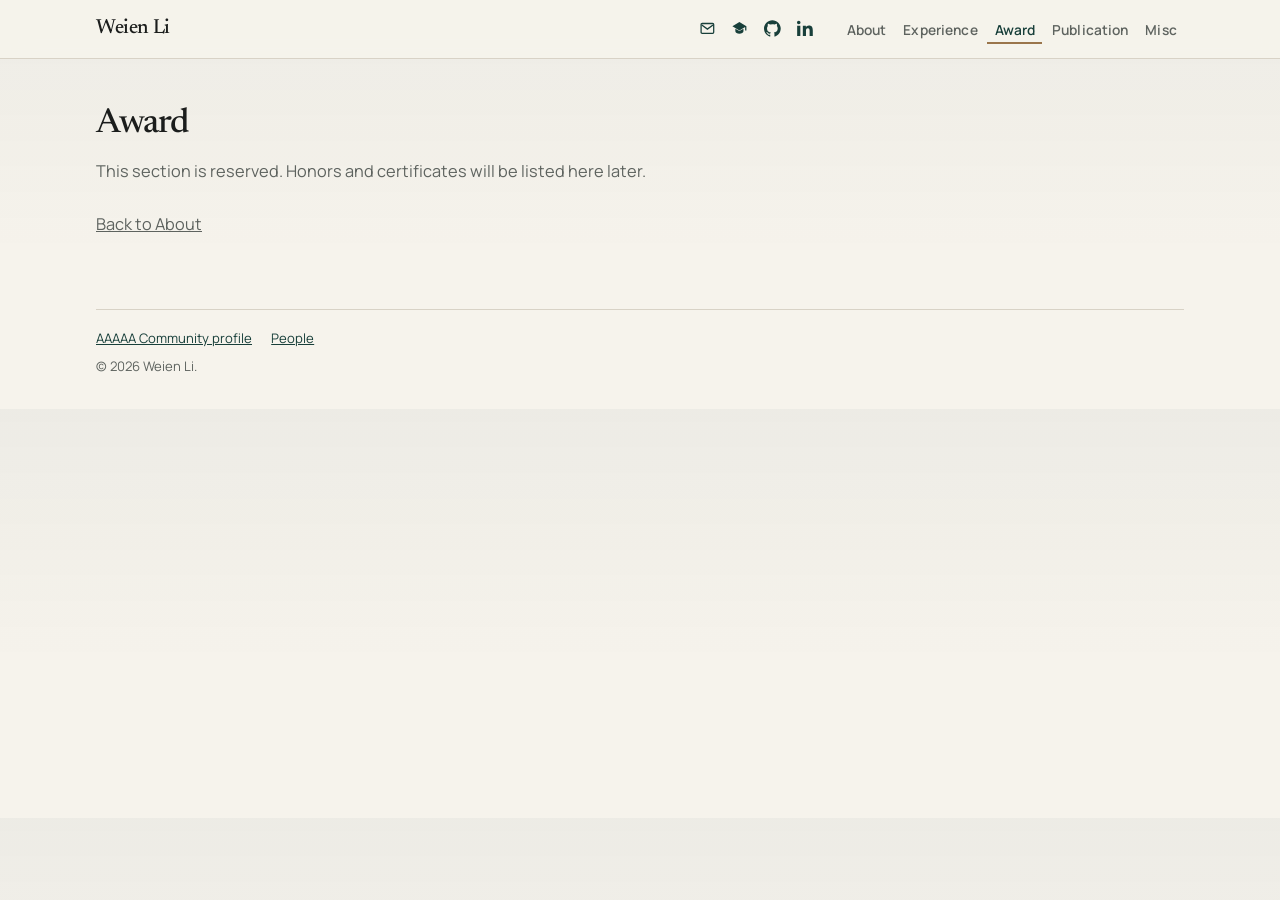
==== award/index.html @ d231d34a "Add personal academic site. Co-authored-by: Cursor <cursoragent@cursor.com>" ====
<!doctype html>
<html lang="en">
<head>
  <meta charset="utf-8">
  <meta name="viewport" content="width=device-width, initial-scale=1">
  <meta name="description" content="Honors and certificates of Weien (Barry) Li.">
  <title>Award | Weien (Barry) Li</title>
  <link rel="stylesheet" href="/css/site.css">
</head>
<body class="rs-body">
<a class="rs-skip" href="#main">Skip to content</a>
<header class="rs-bar">
  <div class="rs-bar__inner">
    <a class="rs-name" href="/">Weien Li</a>
    <button class="rs-menu" type="button" aria-expanded="false" aria-controls="rs-nav" data-rs-menu>Menu</button>
    <nav class="rs-nav" id="rs-nav" aria-label="Personal site">
      <ul class="rs-icons">
        <li>
          <a class="rs-icon" href="mailto:barryl09@alum.mit.edu" aria-label="Email">
            <svg viewBox="0 0 24 24" fill="none" stroke="currentColor" stroke-width="1.8" aria-hidden="true"><rect x="3" y="5" width="18" height="14" rx="1.5"/><path d="m4 7 8 6 8-6"/></svg>
          </a>
        </li>
        <li>
          <a class="rs-icon" href="https://scholar.google.com/citations?user=R1kv9EcAAAAJ&hl=en" target="_blank" rel="noopener noreferrer" aria-label="Google Scholar">
            <svg viewBox="0 0 24 24" fill="currentColor" aria-hidden="true"><path d="M12 3 2 9l10 6 8.2-4.92V15H22V9L12 3z"/><path d="M6.2 12.4V16c0 2 2.7 3.6 5.8 3.6s5.8-1.6 5.8-3.6v-3.6l-5.8 3.48L6.2 12.4z"/></svg>
          </a>
        </li>
        <li>
          <a class="rs-icon" href="https://github.com/WeienLi" target="_blank" rel="noopener noreferrer" aria-label="GitHub">
            <svg viewBox="0 0 98 96" fill="currentColor" aria-hidden="true"><path fill-rule="evenodd" d="M48.854 0C21.839 0 0 22 0 49.217c0 21.756 13.993 40.172 33.405 46.69 2.427.49 3.316-1.059 3.316-2.362 0-1.141-.08-5.052-.08-9.127-13.59 2.777-16.42-5.867-16.42-5.867-2.184-5.704-5.42-7.17-5.42-7.17-4.448-3.015.324-3.015.324-3.015 4.934.326 7.523 5.052 7.523 5.052 4.367 7.496 11.404 5.378 14.235 4.074.404-3.178 1.699-5.378 3.074-6.6-10.839-1.141-22.243-5.378-22.243-24.283 0-5.378 1.94-9.778 5.014-13.2-.485-1.222-2.184-6.275.486-13.038 0 0 4.125-1.304 13.426 5.052a46.97 46.97 0 0 1 12.214-1.63c4.125 0 8.33.571 12.213 1.63 9.302-6.356 13.427-5.052 13.427-5.052 2.67 6.763.97 11.816.485 13.038 3.155 3.422 5.015 7.822 5.015 13.2 0 18.905-11.404 23.06-22.324 24.283 1.78 1.548 3.316 4.481 3.316 9.126 0 6.6-.08 11.897-.08 13.526 0 1.304.89 2.853 3.316 2.364 19.412-6.52 33.405-24.935 33.405-46.691C97.707 22 75.788 0 48.854 0z"/></svg>
          </a>
        </li>
        <li>
          <a class="rs-icon" href="https://www.linkedin.com/in/barry-li-0567151b5/" target="_blank" rel="noopener noreferrer" aria-label="LinkedIn">
            <svg viewBox="0 0 24 24" fill="currentColor" aria-hidden="true"><path d="M4.98 3.5C4.98 4.88 3.88 6 2.5 6S0 4.88 0 3.5 1.12 1 2.5 1s2.48 1.12 2.48 2.5zM.22 8.25h4.56V23H.22V8.25zM8.34 8.25h4.37v2.01h.06c.61-1.16 2.1-2.38 4.32-2.38 4.62 0 5.47 3.04 5.47 7v8.12h-4.56v-7.2c0-1.72-.03-3.93-2.4-3.93-2.4 0-2.77 1.87-2.77 3.8V23H8.34V8.25z"/></svg>
          </a>
        </li>
      </ul>
      <ul class="rs-links">
        <li><a href="/">About</a></li>
        <li><a href="/experience/">Experience</a></li>
        <li><a href="/award/" class="is-current" aria-current="page">Award</a></li>
        <li><a href="/publication/">Publication</a></li>
        <li><a href="/misc/">Misc</a></li>
      </ul>
    </nav>
  </div>
</header>
<main class="rs-main" id="main">
  <header>
    <h1 class="rs-page-title">Award</h1>
    <p class="rs-page-lead">This section is reserved. Honors and certificates will be listed here later.</p>
  </header>
  <p class="rs-note"><a href="/">Back to About</a></p>
</main>
<footer class="rs-foot">
  <nav aria-label="Related profiles">
    <a href="https://aaaaa-academia-attractions.github.io/people/weien-li/">AAAAA Community profile</a>
    <a href="https://aaaaa-academia-attractions.github.io/people/">People</a>
  </nav>
  <p>© 2026 Weien Li.</p>
</footer>
<script src="/js/nav.js" defer></script>
</body>
</html>
---- css/site.css ----
@import url("https://fonts.googleapis.com/css2?family=Manrope:wght@400;500;600;700&family=Newsreader:ital,opsz,wght@0,6..72,400;0,6..72,500;0,6..72,600;1,6..72,400&display=swap");

:root {
  color-scheme: light;
  --paper: #f6f3ec;
  --paper-2: #fffdf8;
  --ink: #1b1d1c;
  --muted: #5e635f;
  --line: #d8d2c6;
  --pine: #183f3a;
  --brass: #9a754b;
  --serif: "Newsreader", "Iowan Old Style", Georgia, serif;
  --sans: "Manrope", "Segoe UI", sans-serif;
  --measure: 46rem;
  --page: min(68rem, calc(100% - 2.4rem));
  --ease: cubic-bezier(0.22, 1, 0.36, 1);
}

*,
*::before,
*::after {
  box-sizing: border-box;
}

html {
  scroll-behavior: smooth;
}

body.rs-body {
  margin: 0;
  min-width: 20rem;
  color: var(--ink);
  background:
    linear-gradient(180deg, rgb(24 63 58 / 4%), transparent 16rem),
    var(--paper);
  font-family: var(--sans);
  font-size: 1.02rem;
  line-height: 1.6;
  text-rendering: optimizeLegibility;
}

img,
svg {
  display: block;
  max-width: 100%;
}

a {
  color: inherit;
}

h1,
h2,
h3,
p {
  margin: 0;
  text-wrap: pretty;
}

:focus-visible {
  outline: 2px solid var(--brass);
  outline-offset: 3px;
}

.rs-skip {
  position: absolute;
  left: 0.8rem;
  top: -3rem;
  z-index: 20;
  padding: 0.4rem 0.7rem;
  background: var(--ink);
  color: var(--paper);
  font-size: 0.8rem;
}

.rs-skip:focus {
  top: 0.8rem;
}

.rs-bar {
  position: sticky;
  top: 0;
  z-index: 8;
  background: rgb(246 243 236 / 92%);
  border-bottom: 1px solid var(--line);
  backdrop-filter: blur(14px);
}

.rs-bar__inner {
  display: flex;
  align-items: center;
  gap: 1rem;
  width: var(--page);
  margin: 0 auto;
  min-height: 3.6rem;
}

.rs-name {
  flex: 0 0 auto;
  font-family: var(--serif);
  font-size: 1.28rem;
  font-weight: 500;
  letter-spacing: -0.02em;
  text-decoration: none;
}

.rs-name:hover {
  color: var(--pine);
}

.rs-menu {
  margin-left: auto;
  border: 1px solid var(--line);
  background: var(--paper-2);
  padding: 0.35rem 0.7rem;
  font-size: 0.78rem;
  font-weight: 600;
  letter-spacing: 0.06em;
  text-transform: uppercase;
  cursor: pointer;
}

.rs-nav {
  display: none;
  flex: 1 1 auto;
  align-items: center;
  justify-content: flex-end;
  gap: 1.15rem;
}

.rs-body.is-open .rs-nav,
.rs-nav[data-open="true"] {
  display: flex;
}

.rs-icons,
.rs-links {
  display: flex;
  flex-wrap: wrap;
  align-items: center;
  gap: 0.15rem 0.15rem;
  margin: 0;
  padding: 0;
  list-style: none;
}

.rs-icons {
  gap: 0.05rem;
}

.rs-icon {
  display: grid;
  place-items: center;
  width: 2rem;
  height: 2rem;
  color: var(--pine);
  text-decoration: none;
}

.rs-icon svg {
  width: 1.05rem;
  height: 1.05rem;
}

.rs-icon:hover {
  color: var(--brass);
}

.rs-icon--soon {
  opacity: 0.42;
  cursor: default;
}

.rs-links a {
  padding: 0.35rem 0.45rem;
  color: var(--muted);
  font-size: 0.86rem;
  font-weight: 600;
  letter-spacing: 0.01em;
  text-decoration: none;
}

.rs-links a:hover,
.rs-links a.is-current {
  color: var(--pine);
}

.rs-links a.is-current {
  box-shadow: inset 0 -2px 0 var(--brass);
}

.rs-main {
  width: var(--page);
  margin: 0 auto;
  padding: 2.4rem 0 4.5rem;
}

.rs-hero {
  display: grid;
  gap: 1.6rem 2.8rem;
  padding-bottom: 2.1rem;
  border-bottom: 1px solid var(--line);
  align-items: start;
  justify-content: start;
}

.rs-portrait {
  width: min(22rem, 100%);
  margin: 0;
}

.rs-photo {
  position: relative;
  width: 100%;
  aspect-ratio: 3 / 4;
  overflow: hidden;
  border-radius: 0.28rem;
  background: #ddd8cc;
  box-shadow: 0 0 0 1px var(--line);
}

.rs-photo img {
  display: block;
  width: 100%;
  height: 100%;
  object-fit: cover;
  object-position: 50% 18%;
  transform: scale(1.04);
  transform-origin: 50% 18%;
}

.rs-epigraph {
  margin: 0.8rem 0 0;
  color: var(--muted);
  font-family: var(--serif);
  font-size: 0.8rem;
  font-style: italic;
  line-height: 1.5;
}

.rs-epigraph p {
  margin: 0;
  text-wrap: pretty;
}

.rs-epigraph p + p {
  margin-top: 0.45rem;
}

.rs-epigraph__attr {
  margin-top: 0.18rem !important;
  color: var(--brass);
  font-size: 0.7rem;
  font-style: normal;
  letter-spacing: 0.04em;
}

.rs-epigraph p[lang="zh-Hans"] {
  font-family: var(--serif), "Songti SC", "STSong", "Noto Serif SC", "SimSun", serif;
  font-style: normal;
  letter-spacing: 0.08em;
}

.rs-hero__copy {
  max-width: 26.5rem;
}

.rs-hero__copy .rs-lead,
.rs-hero__copy .rs-prose p {
  max-width: none;
}

.rs-kicker {
  color: var(--brass);
  font-size: 0.72rem;
  font-weight: 700;
  letter-spacing: 0.14em;
  text-transform: uppercase;
}

.rs-hero h1 {
  margin-top: 0.25rem;
  font-family: var(--serif);
  font-size: clamp(2.4rem, 5vw, 3.4rem);
  font-weight: 500;
  letter-spacing: -0.035em;
  line-height: 1.05;
}

.rs-lead,
.rs-prose p {
  max-width: var(--measure);
  color: var(--ink);
}

.rs-lead {
  margin-top: 1rem;
  font-family: var(--serif);
  font-size: 1.18rem;
  line-height: 1.45;
}

.rs-prose {
  display: grid;
  gap: 0.95rem;
  margin-top: 1.15rem;
}

.rs-prose a,
.rs-inline a,
.rs-pub__links a,
.rs-cv {
  color: var(--pine);
  text-underline-offset: 0.18rem;
}

.rs-actions {
  display: flex;
  flex-wrap: wrap;
  gap: 0.75rem;
  margin-top: 1.4rem;
}

.rs-cv {
  display: inline-flex;
  align-items: center;
  min-height: 2.4rem;
  padding: 0.4rem 0.9rem;
  border: 1px solid var(--pine);
  background: var(--pine);
  color: var(--paper);
  font-size: 0.82rem;
  font-weight: 700;
  letter-spacing: 0.04em;
  text-decoration: none;
}

.rs-cv:hover {
  background: transparent;
  color: var(--pine);
}

.rs-ghost {
  display: inline-flex;
  align-items: center;
  min-height: 2.4rem;
  padding: 0.4rem 0.9rem;
  border: 1px solid var(--line);
  color: var(--pine);
  font-size: 0.82rem;
  font-weight: 700;
  letter-spacing: 0.04em;
  text-decoration: none;
}

.rs-ghost:hover {
  border-color: var(--pine);
}

.rs-section {
  padding: 2.3rem 0 0;
}

.rs-section h2,
.rs-page-title {
  font-family: var(--serif);
  font-size: clamp(1.7rem, 3vw, 2.15rem);
  font-weight: 500;
  letter-spacing: -0.03em;
}

.rs-page-title {
  margin-bottom: 0.35rem;
}

.rs-page-lead {
  max-width: 40rem;
  color: var(--muted);
  margin-bottom: 1.7rem;
}

.rs-section:has([data-rs-news]) {
  display: flex;
  flex-direction: column;
  align-items: center;
}

.rs-section:has([data-rs-news]) h2,
.rs-news-scroll {
  width: 100%;
  max-width: 48rem;
}

.rs-news-scroll {
  max-height: 28rem;
  margin-top: 1.2rem;
  overflow: auto;
  overscroll-behavior: contain;
  border-top: 1px solid var(--line);
  border-bottom: 1px solid var(--line);
  scrollbar-width: thin;
  scrollbar-color: var(--brass) transparent;
}

.rs-news-scroll.is-dragging {
  cursor: grabbing;
  user-select: none;
}

.rs-news-scroll::-webkit-scrollbar {
  width: 8px;
}

.rs-news-scroll::-webkit-scrollbar-thumb {
  background: rgb(154 117 75 / 55%);
}

.rs-news-scroll::-webkit-scrollbar-thumb:hover {
  background: var(--brass);
}

.rs-news {
  display: grid;
  gap: 0;
  margin: 0;
  padding: 0 0.4rem 0 0;
  list-style: none;
}

.rs-news li {
  display: grid;
  grid-template-columns: 6.6rem 1fr;
  gap: 1rem;
  padding: 0.95rem 0;
  border-bottom: 1px solid var(--line);
}

.rs-news time {
  color: var(--brass);
  font-size: 0.78rem;
  font-weight: 700;
  letter-spacing: 0.06em;
  text-transform: uppercase;
}

.rs-job,
.rs-honor {
  padding: 1.2rem 0 1.35rem;
  border-bottom: 1px solid var(--line);
}

.rs-job__top,
.rs-honor__top {
  display: flex;
  flex-wrap: wrap;
  justify-content: space-between;
  gap: 0.2rem 1.2rem;
}

.rs-job h3,
.rs-honor h3,
.rs-pub h3 {
  font-family: var(--serif);
  font-size: 1.22rem;
  font-weight: 500;
  letter-spacing: -0.02em;
}

.rs-pub {
  padding: 1.15rem 0 1.25rem;
  border-bottom: 1px solid var(--line);
}

.rs-pub__head {
  display: grid;
  grid-template-columns: 4.4rem minmax(0, 1fr);
  gap: 0.75rem;
  align-items: start;
}

.rs-tag {
  display: inline-flex;
  align-items: center;
  justify-content: center;
  min-height: 1.45rem;
  padding: 0.12rem 0.4rem;
  background: var(--pine);
  color: #fff;
  font-size: 0.66rem;
  font-weight: 700;
  letter-spacing: 0.08em;
}

.rs-pub .rs-venue {
  margin-top: 0.35rem;
}

.rs-pub__head + .rs-authors {
  margin-top: 0.45rem;
}

.rs-when,
.rs-venue {
  color: var(--muted);
  font-size: 0.86rem;
}

.rs-role {
  margin-top: 0.15rem;
  color: var(--pine);
  font-size: 0.9rem;
  font-weight: 600;
}

.rs-job ul,
.rs-misc ul {
  margin: 0.7rem 0 0;
  padding-left: 1.1rem;
}

.rs-job li,
.rs-misc li {
  margin: 0.28rem 0;
}

.rs-group + .rs-group {
  margin-top: 2.2rem;
}

.rs-group h2 {
  margin-bottom: 0.2rem;
}

.rs-pub-year {
  margin: 0.85rem 0 0.15rem;
  color: var(--pine);
  font-size: 1.05rem;
  font-weight: 650;
}

.rs-authors {
  margin-top: 0.45rem;
  color: var(--muted);
  font-size: 0.92rem;
}

.rs-authors b {
  color: var(--ink);
  font-weight: 700;
}

.rs-pub__links {
  display: flex;
  flex-wrap: wrap;
  gap: 0.75rem 1.1rem;
  margin-top: 0.65rem;
  font-size: 0.84rem;
  font-weight: 650;
}

.rs-note {
  max-width: 36rem;
  margin-top: 0.6rem;
  color: var(--muted);
}

.rs-frames {
  display: grid;
  grid-template-columns: repeat(3, minmax(0, 1fr));
  gap: 0.7rem;
  margin-top: 1.45rem;
}

.rs-frame {
  position: relative;
  margin: 0;
}

.rs-frame img {
  width: 100%;
  aspect-ratio: 3 / 2;
  object-fit: cover;
  background: #e4dfd3;
}

.rs-qingdao {
  display: grid;
  grid-template-columns: 28rem 24rem minmax(0, 1fr);
  grid-template-areas:
    "copy copy copy"
    "portrait stack .";
  column-gap: 1.5rem;
  row-gap: 1.1rem;
  align-items: start;
  margin-top: 0.35rem;
}

.rs-qingdao__copy {
  grid-area: copy;
}

.rs-qingdao__copy p {
  max-width: none;
}

.rs-qingdao__portrait {
  grid-area: portrait;
  width: 28rem;
}

.rs-qingdao__stack {
  grid-area: stack;
  display: grid;
  gap: 0.85rem;
  width: 24rem;
}

.rs-qingdao .rs-frame img {
  width: 100%;
  height: auto;
  aspect-ratio: auto;
  object-fit: contain;
  background: transparent;
}

.rs-frame.is-empty {
  aspect-ratio: 3 / 2;
  background: var(--paper-2);
  box-shadow: inset 0 0 0 1px var(--line);
}

.rs-frame figcaption {
  margin-top: 0.4rem;
  color: var(--muted);
  font-size: 0.78rem;
}

.rs-frame.is-empty figcaption {
  position: absolute;
  inset: auto 0.7rem 0.55rem;
  margin: 0;
  letter-spacing: 0.08em;
  text-transform: uppercase;
  font-size: 0.68rem;
  font-weight: 700;
}

.rs-series {
  margin-top: 1.6rem;
  padding-top: 1.35rem;
  border-top: 1px solid var(--line);
}

.rs-series h3 {
  margin-top: 0.2rem;
  font-family: var(--serif);
  font-size: 1.35rem;
  font-weight: 500;
  letter-spacing: -0.02em;
}

.rs-series__meta {
  color: var(--brass);
  font-size: 0.72rem;
  font-weight: 700;
  letter-spacing: 0.12em;
  text-transform: uppercase;
}

.rs-series .rs-frames {
  margin-top: 0.95rem;
}

.rs-foot {
  width: var(--page);
  margin: 0 auto;
  padding: 1.1rem 0 2rem;
  border-top: 1px solid var(--line);
  color: var(--muted);
  font-size: 0.82rem;
}

.rs-foot nav {
  display: flex;
  flex-wrap: wrap;
  gap: 0.8rem 1.2rem;
  margin-bottom: 0.45rem;
}

.rs-foot a {
  color: var(--pine);
}

.rs-visitors {
  display: flex;
  flex-direction: column;
  align-items: center;
  width: min(16.5rem, 100%);
  gap: 0.55rem;
  margin: 1.1rem auto 0.7rem;
}

.rs-visitors__label {
  color: var(--brass);
  font-size: 0.72rem;
  font-weight: 700;
  letter-spacing: 0.14em;
  text-transform: uppercase;
}

.rs-visitors a,
.rs-visitors img {
  margin-inline: auto;
}

@media (min-width: 860px) {
  .rs-menu {
    display: none;
  }

  .rs-nav {
    display: flex;
  }

  .rs-hero {
    grid-template-columns: minmax(18rem, 22rem) minmax(0, 26.5rem);
  }
}

@media (max-width: 859px) {
  .rs-bar__inner {
    flex-wrap: wrap;
    padding: 0.35rem 0;
  }

  .rs-nav {
    flex-basis: 100%;
    flex-direction: column;
    align-items: flex-start;
    padding: 0 0 0.85rem;
  }

  .rs-body:not(.is-open) .rs-nav {
    display: none;
  }

  .rs-news li {
    grid-template-columns: 1fr;
    gap: 0.25rem;
  }

  .rs-frames {
    grid-template-columns: 1fr;
  }

  .rs-qingdao {
    grid-template-columns: 1fr;
    grid-template-areas:
      "copy"
      "portrait"
      "stack";
  }

  .rs-qingdao__portrait,
  .rs-qingdao__stack {
    width: min(28rem, 100%);
  }

  .rs-qingdao__stack {
    width: min(24rem, 100%);
  }
}
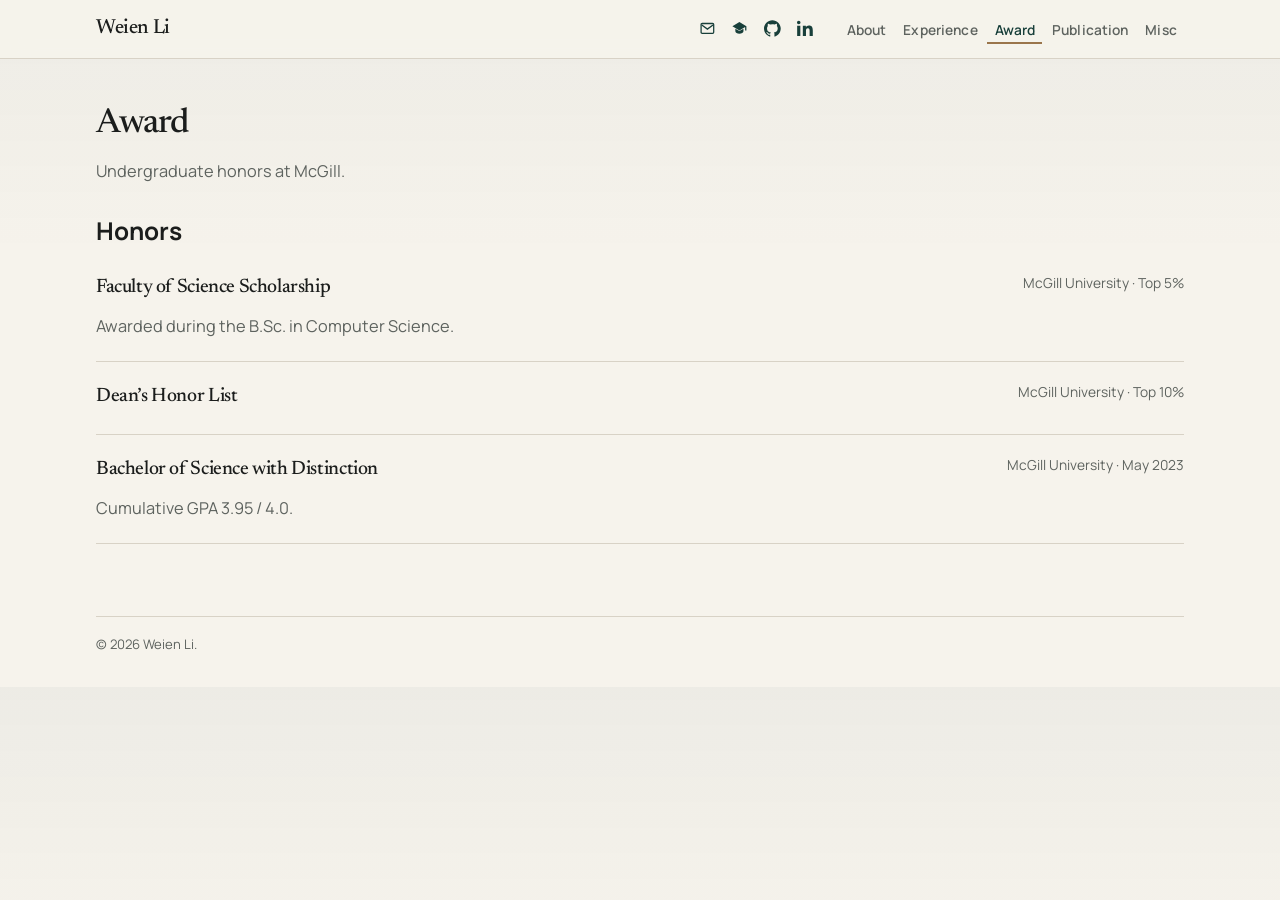
==== commit f1242d3a: "Add McGill honors and drop community footer links." ====
--- a/award/index.html
+++ b/award/index.html
@@ -49,15 +49,34 @@
 <main class="rs-main" id="main">
   <header>
     <h1 class="rs-page-title">Award</h1>
-    <p class="rs-page-lead">This section is reserved. Honors and certificates will be listed here later.</p>
+    <p class="rs-page-lead">Undergraduate honors at McGill.</p>
   </header>
-  <p class="rs-note"><a href="/">Back to About</a></p>
+
+  <section class="rs-group" aria-labelledby="honor-heading">
+    <h2 id="honor-heading">Honors</h2>
+    <article class="rs-honor">
+      <div class="rs-honor__top">
+        <h3>Faculty of Science Scholarship</h3>
+        <p class="rs-when">McGill University · Top 5%</p>
+      </div>
+      <p class="rs-note">Awarded during the B.Sc. in Computer Science.</p>
+    </article>
+    <article class="rs-honor">
+      <div class="rs-honor__top">
+        <h3>Dean’s Honor List</h3>
+        <p class="rs-when">McGill University · Top 10%</p>
+      </div>
+    </article>
+    <article class="rs-honor">
+      <div class="rs-honor__top">
+        <h3>Bachelor of Science with Distinction</h3>
+        <p class="rs-when">McGill University · May 2023</p>
+      </div>
+      <p class="rs-note">Cumulative GPA 3.95 / 4.0.</p>
+    </article>
+  </section>
 </main>
 <footer class="rs-foot">
-  <nav aria-label="Related profiles">
-    <a href="https://aaaaa-academia-attractions.github.io/people/weien-li/">AAAAA Community profile</a>
-    <a href="https://aaaaa-academia-attractions.github.io/people/">People</a>
-  </nav>
   <p>© 2026 Weien Li.</p>
 </footer>
 <script src="/js/nav.js" defer></script>
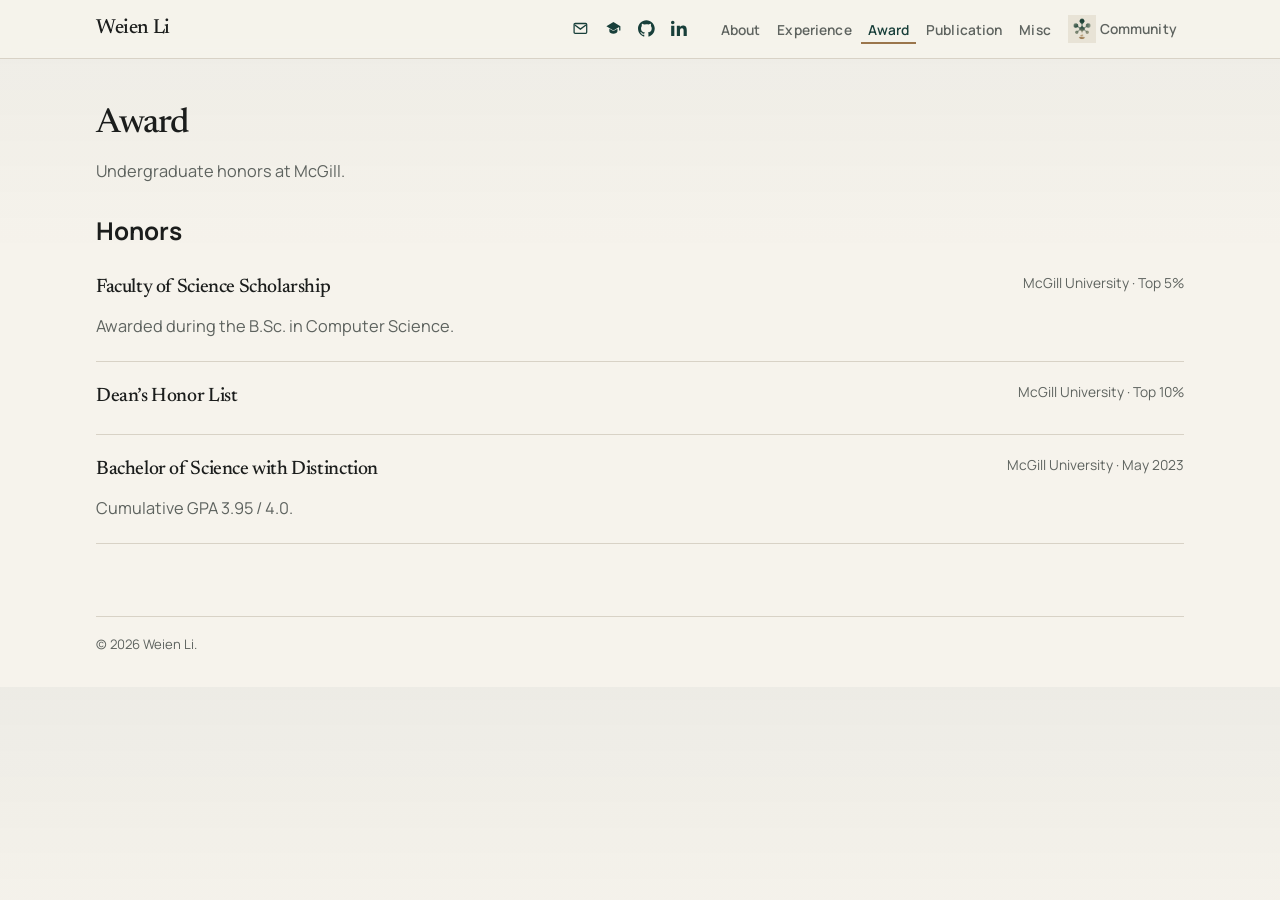
==== commit d107ea7a: "Update community branding and announce NeurIPS workshop acceptance" ====
--- a/award/index.html
+++ b/award/index.html
@@ -5,6 +5,9 @@
   <meta name="viewport" content="width=device-width, initial-scale=1">
   <meta name="description" content="Honors and certificates of Weien (Barry) Li.">
   <title>Award | Weien (Barry) Li</title>
+  <link rel="icon" href="/assets/images/favicon.png" type="image/png" sizes="64x64">
+  <link rel="icon" href="/favicon.ico" sizes="any">
+  <link rel="apple-touch-icon" href="/assets/apple-touch-icon.png">
   <link rel="stylesheet" href="/css/site.css">
 </head>
 <body class="rs-body">
@@ -42,6 +45,7 @@
         <li><a href="/award/" class="is-current" aria-current="page">Award</a></li>
         <li><a href="/publication/">Publication</a></li>
         <li><a href="/misc/">Misc</a></li>
+        <li><a class="rs-community" href="https://new-ground-ai.github.io/" target="_blank" rel="noopener noreferrer"><img src="/assets/images/new-ground-ai.png" alt="" width="28" height="28">Community</a></li>
       </ul>
     </nav>
   </div>
--- a/css/site.css
+++ b/css/site.css
@@ -180,6 +180,21 @@
   text-decoration: none;
 }
 
+.rs-links .rs-community {
+  display: inline-flex;
+  align-items: center;
+  gap: 0.25rem;
+  vertical-align: middle;
+}
+
+.rs-community img {
+  flex: 0 0 auto;
+  width: 1.75rem;
+  height: 1.75rem;
+  object-fit: contain;
+  mix-blend-mode: multiply;
+}
+
 .rs-links a:hover,
 .rs-links a.is-current {
   color: var(--pine);
@@ -224,9 +239,8 @@
   width: 100%;
   height: 100%;
   object-fit: cover;
-  object-position: 50% 18%;
-  transform: scale(1.04);
-  transform-origin: 50% 18%;
+  object-position: 50% 12%;
+  transform: none;
 }
 
 .rs-epigraph {
@@ -308,6 +322,7 @@
 
 .rs-prose a,
 .rs-inline a,
+.rs-job a,
 .rs-pub__links a,
 .rs-cv {
   color: var(--pine);
@@ -371,6 +386,11 @@
 
 .rs-page-title {
   margin-bottom: 0.35rem;
+}
+
+.rs-page-title + .rs-epigraph {
+  margin-top: 0.85rem;
+  margin-bottom: 1rem;
 }
 
 .rs-page-lead {
